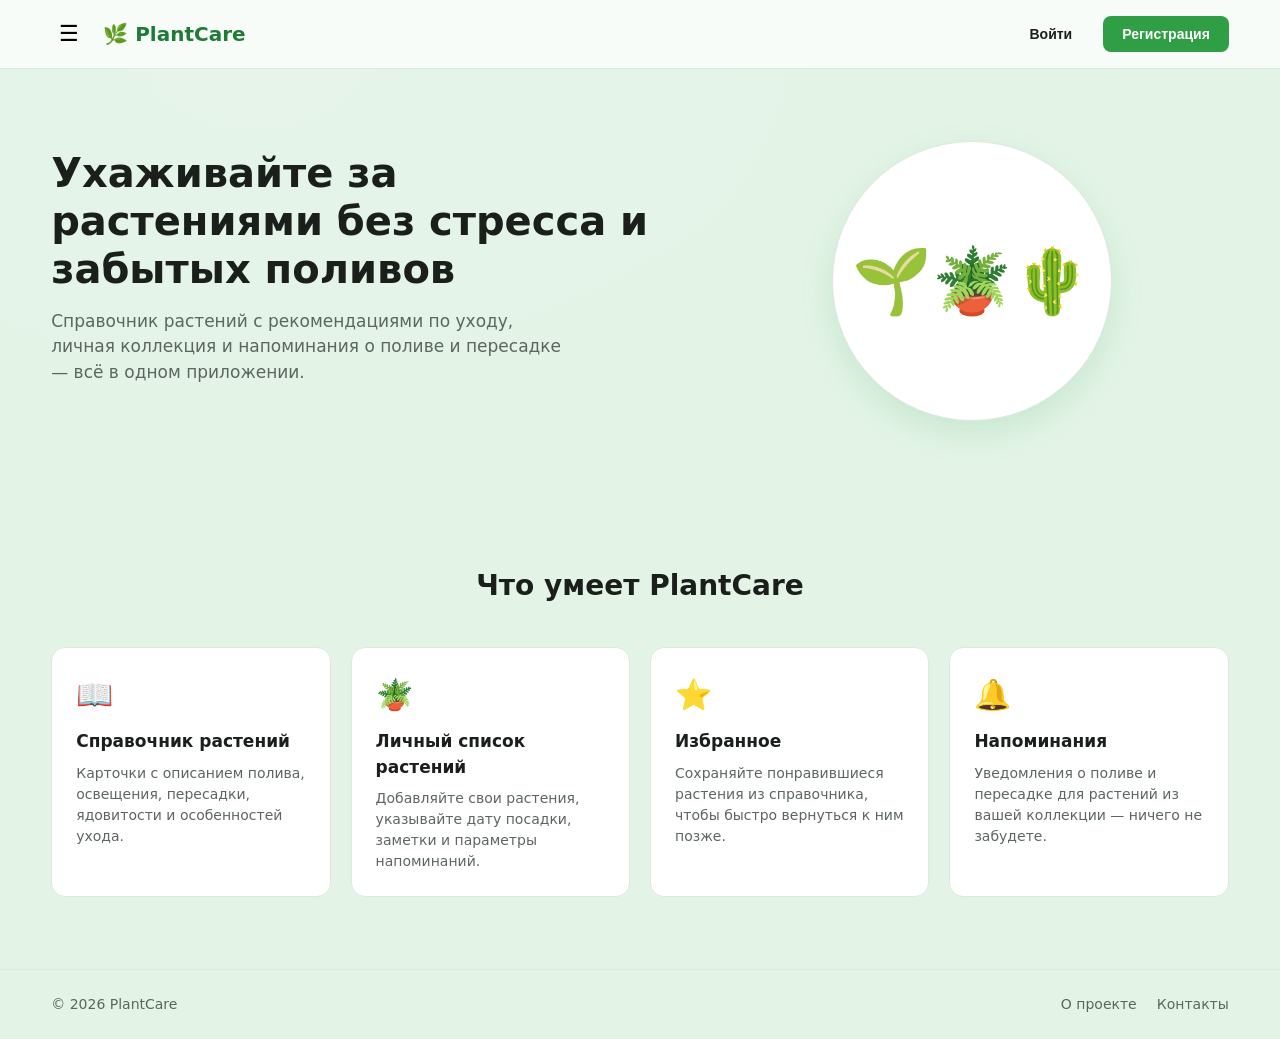
==== app/FrontEnd/index.html @ ca209382 "front initial" ====
<!DOCTYPE html>
<html lang="ru">
<head>
<meta charset="UTF-8">
<meta name="viewport" content="width=device-width, initial-scale=1.0">
<title>PlantCare — помощник по уходу за растениями</title>
<link rel="stylesheet" href="style.css">
</head>
<body>

<header class="site-header">
  <div class="container header-inner">
    <button class="burger" id="burgerBtn" aria-label="Открыть меню" aria-expanded="false">☰</button>

    <a href="#" class="logo">🌿 PlantCare</a>

    <div class="auth-actions">
      <button class="btn btn-ghost" id="loginBtn">Войти</button>
      <button class="btn btn-primary" id="registerBtn">Регистрация</button>
    </div>
  </div>
</header>

<div class="sidebar-overlay" id="sidebarOverlay"></div>

<aside class="sidebar" id="sidebar" aria-hidden="true">
  <div class="sidebar-header">
    <span class="logo">🌿 PlantCare</span>
    <button class="sidebar-close" id="sidebarClose" aria-label="Закрыть меню">✕</button>
  </div>
  <nav class="sidebar-nav">
    <a href="catalog.html" class="sidebar-link">📖 Справочник</a>
    <a href="#my-plants" class="sidebar-link">🪴 Мои растения</a>
    <a href="favorites.html" class="sidebar-link">⭐ Избранное</a>
    <a href="#reminders" class="sidebar-link">🔔 Напоминания</a>
  </nav>
</aside>

<section class="hero">
  <div class="container hero-inner">
    <div class="hero-text">
      <h1>Ухаживайте за растениями без стресса и забытых поливов</h1>
      <p>Справочник растений с рекомендациями по уходу, личная коллекция и напоминания о поливе и пересадке — всё в одном приложении.</p>
    </div>
    <div class="hero-image">
      <div class="hero-placeholder">🌱🪴🌵</div>
    </div>
  </div>
</section>

<section class="features" id="catalog">
  <div class="container">
    <h2>Что умеет PlantCare</h2>
    <div class="features-grid">
      <a href="catalog.html" class="feature-card">
        <div class="feature-icon">📖</div>
        <h3>Справочник растений</h3>
        <p>Карточки с описанием полива, освещения, пересадки, ядовитости и особенностей ухода.</p>
      </a>
      <div class="feature-card" id="my-plants">
        <div class="feature-icon">🪴</div>
        <h3>Личный список растений</h3>
        <p>Добавляйте свои растения, указывайте дату посадки, заметки и параметры напоминаний.</p>
      </div>
      <a href="favorites.html" class="feature-card" id="favorites">
        <div class="feature-icon">⭐</div>
        <h3>Избранное</h3>
        <p>Сохраняйте понравившиеся растения из справочника, чтобы быстро вернуться к ним позже.</p>
      </a>
      <div class="feature-card" id="reminders">
        <div class="feature-icon">🔔</div>
        <h3>Напоминания</h3>
        <p>Уведомления о поливе и пересадке для растений из вашей коллекции — ничего не забудете.</p>
      </div>
    </div>
  </div>
</section>

<footer class="site-footer">
  <div class="container footer-inner">
    <span>© 2026 PlantCare</span>
    <div class="footer-links">
      <a href="#">О проекте</a>
      <a href="#">Контакты</a>
    </div>
  </div>
</footer>

<div class="auth-overlay" id="authOverlay"></div>

<div class="auth-modal" id="loginModal" aria-hidden="true">
  <button class="auth-modal-close" id="loginModalClose" aria-label="Закрыть">✕</button>
  <h2>Вход</h2>
  <form class="auth-form" id="loginForm">
    <label>Email
      <input type="email" name="email" required>
    </label>
    <label>Пароль
      <input type="password" name="password" required>
    </label>
    <button type="submit" class="btn btn-primary btn-block">Войти</button>
  </form>
  <p class="auth-switch">Нет аккаунта? <a href="#" id="switchToRegister">Зарегистрироваться</a></p>
</div>

<div class="auth-modal" id="registerModal" aria-hidden="true">
  <button class="auth-modal-close" id="registerModalClose" aria-label="Закрыть">✕</button>
  <h2>Регистрация</h2>
  <form class="auth-form" id="registerForm">
    <label>Имя
      <input type="text" name="name" required>
    </label>
    <label>Email
      <input type="email" name="email" required>
    </label>
    <label>Пароль
      <input type="password" name="password" required minlength="6">
    </label>
    <button type="submit" class="btn btn-primary btn-block">Зарегистрироваться</button>
  </form>
  <p class="auth-switch">Уже есть аккаунт? <a href="#" id="switchToLogin">Войти</a></p>
</div>

<script src="script.js"></script>
</body>
</html>
---- app/FrontEnd/style.css ----
:root {
  --green: #2f9e44;
  --green-dark: #1f7a35;
  --green-light: #e6f4ea;
  --text: #1b1f1c;
  --text-muted: #5c665e;
  --border: #dfe7e1;
  --bg: #e3f4e7;
}

* { box-sizing: border-box; }

html, body {
  height: 100%;
}

body {
  margin: 0;
  font-family: "Segoe UI", system-ui, -apple-system, sans-serif;
  color: var(--text);
  line-height: 1.5;
  background: var(--bg);
}

.container {
  width: 92%;
  margin: 0 auto;
}

.site-header {
  position: sticky;
  top: 0;
  background: rgba(255, 255, 255, 0.7);
  backdrop-filter: blur(8px);
  border-bottom: 1px solid var(--border);
  z-index: 10;
}

.header-inner {
  display: flex;
  align-items: center;
  justify-content: space-between;
  height: 68px;
}

.logo {
  font-size: 20px;
  font-weight: 700;
  color: var(--green-dark);
  text-decoration: none;
  flex-shrink: 0;
}

.auth-actions {
  display: flex;
  gap: 12px;
  flex-shrink: 0;
  margin-left: auto;
}

.burger {
  display: flex;
  align-items: center;
  justify-content: center;
  background: none;
  border: none;
  font-size: 22px;
  cursor: pointer;
  padding: 4px 8px;
  margin-right: 16px;
  border-radius: 8px;
}

.burger:hover {
  background: var(--green-light);
}

.sidebar {
  position: fixed;
  top: 0;
  left: 0;
  height: 100%;
  width: 260px;
  background: #fff;
  border-right: 1px solid var(--border);
  z-index: 30;
  transform: translateX(-100%);
  transition: transform .25s ease;
  display: flex;
  flex-direction: column;
}

.sidebar.open {
  transform: translateX(0);
}

.sidebar-header {
  display: flex;
  align-items: center;
  justify-content: space-between;
  height: 68px;
  padding: 0 20px;
  border-bottom: 1px solid var(--border);
  flex-shrink: 0;
}

.sidebar-close {
  background: none;
  border: none;
  font-size: 18px;
  cursor: pointer;
  color: var(--text-muted);
  padding: 4px 8px;
  border-radius: 8px;
}

.sidebar-close:hover {
  background: var(--green-light);
  color: var(--green-dark);
}

.sidebar-nav {
  display: flex;
  flex-direction: column;
  padding: 12px 0;
}

.sidebar-link {
  display: flex;
  align-items: center;
  gap: 10px;
  padding: 12px 20px;
  color: var(--text);
  text-decoration: none;
  font-size: 15px;
  border-left: 3px solid transparent;
}

.sidebar-link:hover {
  background: var(--green-light);
}

.sidebar-link.active {
  border-left-color: var(--green);
  color: var(--green-dark);
  font-weight: 600;
  background: var(--green-light);
}

.sidebar-overlay {
  position: fixed;
  inset: 0;
  background: rgba(27, 31, 28, 0.35);
  z-index: 20;
  opacity: 0;
  pointer-events: none;
  transition: opacity .25s ease;
}

.sidebar-overlay.visible {
  opacity: 1;
  pointer-events: auto;
}

.btn {
  border-radius: 8px;
  border: 1px solid transparent;
  padding: 9px 18px;
  font-size: 14px;
  font-weight: 600;
  cursor: pointer;
  transition: background .15s, color .15s, border-color .15s;
}

.btn-primary {
  background: var(--green);
  color: #fff;
}
.btn-primary:hover { background: var(--green-dark); }

.btn-ghost {
  background: transparent;
  color: var(--text);
}
.btn-ghost:hover { color: var(--green-dark); }

.btn-outline {
  background: transparent;
  border-color: var(--green);
  color: var(--green-dark);
}
.btn-outline:hover { background: var(--green-light); }

.btn-lg {
  padding: 13px 26px;
  font-size: 16px;
}

.btn-block {
  width: 100%;
  padding: 11px 18px;
}

.auth-overlay {
  position: fixed;
  inset: 0;
  background: rgba(27, 31, 28, 0.45);
  z-index: 55;
  opacity: 0;
  pointer-events: none;
  transition: opacity .25s ease;
}

.auth-overlay.visible {
  opacity: 1;
  pointer-events: auto;
}

.auth-modal {
  display: none;
  position: fixed;
  top: 50%;
  left: 50%;
  transform: translate(-50%, -50%) scale(0.96);
  width: min(380px, 90vw);
  background: #fff;
  border-radius: 16px;
  box-shadow: 0 24px 60px rgba(0, 0, 0, 0.25);
  padding: 28px 28px 24px;
  z-index: 60;
  opacity: 0;
  transition: opacity .2s ease, transform .2s ease;
}

.auth-modal.open {
  display: block;
}

.auth-modal.visible {
  opacity: 1;
  transform: translate(-50%, -50%) scale(1);
}

.auth-modal h2 {
  margin: 0 0 20px;
  font-size: 20px;
}

.auth-modal-close {
  position: absolute;
  top: 12px;
  right: 12px;
  width: 30px;
  height: 30px;
  border-radius: 50%;
  border: none;
  background: transparent;
  font-size: 14px;
  cursor: pointer;
  color: var(--text-muted);
}

.auth-modal-close:hover {
  background: var(--green-light);
  color: var(--green-dark);
}

.auth-form {
  display: flex;
  flex-direction: column;
  gap: 14px;
}

.auth-form label {
  display: flex;
  flex-direction: column;
  gap: 6px;
  font-size: 13px;
  color: var(--text-muted);
}

.auth-form input {
  padding: 10px 12px;
  border: 1px solid var(--border);
  border-radius: 8px;
  font-size: 14px;
  font-family: inherit;
  color: var(--text);
}

.auth-form input:focus {
  outline: none;
  border-color: var(--green);
}

.auth-form .btn {
  margin-top: 4px;
}

.auth-switch {
  margin: 16px 0 0;
  font-size: 13px;
  color: var(--text-muted);
  text-align: center;
}

.auth-switch a {
  color: var(--green-dark);
  font-weight: 600;
  text-decoration: none;
}

.auth-switch a:hover {
  text-decoration: underline;
}

.hero {
  padding: 72px 0;
  background: radial-gradient(ellipse 900px 500px at 20% 0%, var(--green-light), transparent 70%);
}

.hero-inner {
  display: flex;
  align-items: center;
  gap: 48px;
}

.hero-text { flex: 1.2; }

.hero-text h1 {
  font-size: 40px;
  line-height: 1.2;
  margin: 0 0 16px;
}

.hero-text p {
  font-size: 17px;
  color: var(--text-muted);
  margin: 0 0 28px;
  max-width: 520px;
}

.hero-actions {
  display: flex;
  gap: 14px;
  flex-wrap: wrap;
}

.hero-image {
  flex: 1;
  display: flex;
  justify-content: center;
}

.hero-placeholder {
  width: 280px;
  height: 280px;
  border-radius: 50%;
  background: #fff;
  border: 1px solid var(--border);
  display: flex;
  align-items: center;
  justify-content: center;
  font-size: 64px;
  box-shadow: 0 12px 32px rgba(47, 158, 68, 0.15);
}

.features {
  padding: 72px 0;
}

.features h2 {
  text-align: center;
  font-size: 28px;
  margin: 0 0 40px;
}

.features-grid {
  display: grid;
  grid-template-columns: repeat(4, 1fr);
  gap: 20px;
}

.feature-card {
  background: #fff;
  border: 1px solid var(--border);
  border-radius: 14px;
  padding: 24px;
  scroll-margin-top: 90px;
  display: block;
  color: inherit;
  text-decoration: none;
  transition: border-color .15s, transform .15s;
}

a.feature-card:hover {
  border-color: var(--green);
  transform: translateY(-2px);
}

.feature-icon {
  font-size: 30px;
  margin-bottom: 12px;
}

.feature-card h3 {
  font-size: 17px;
  margin: 0 0 8px;
}

.feature-card p {
  font-size: 14px;
  color: var(--text-muted);
  margin: 0;
}

.site-footer {
  border-top: 1px solid var(--border);
  padding: 24px 0;
  color: var(--text-muted);
  font-size: 14px;
}

.footer-inner {
  display: flex;
  justify-content: space-between;
  align-items: center;
}

.footer-links {
  display: flex;
  gap: 20px;
}

.footer-links a {
  color: var(--text-muted);
  text-decoration: none;
}

@media (max-width: 860px) {
  .hero-inner { flex-direction: column; }
  .hero-text p { max-width: 100%; }
  .features-grid { grid-template-columns: repeat(2, 1fr); }
}

@media (max-width: 520px) {
  .auth-actions .btn-ghost { display: none; }
  .features-grid { grid-template-columns: 1fr; }
  .hero-text h1 { font-size: 30px; }
}
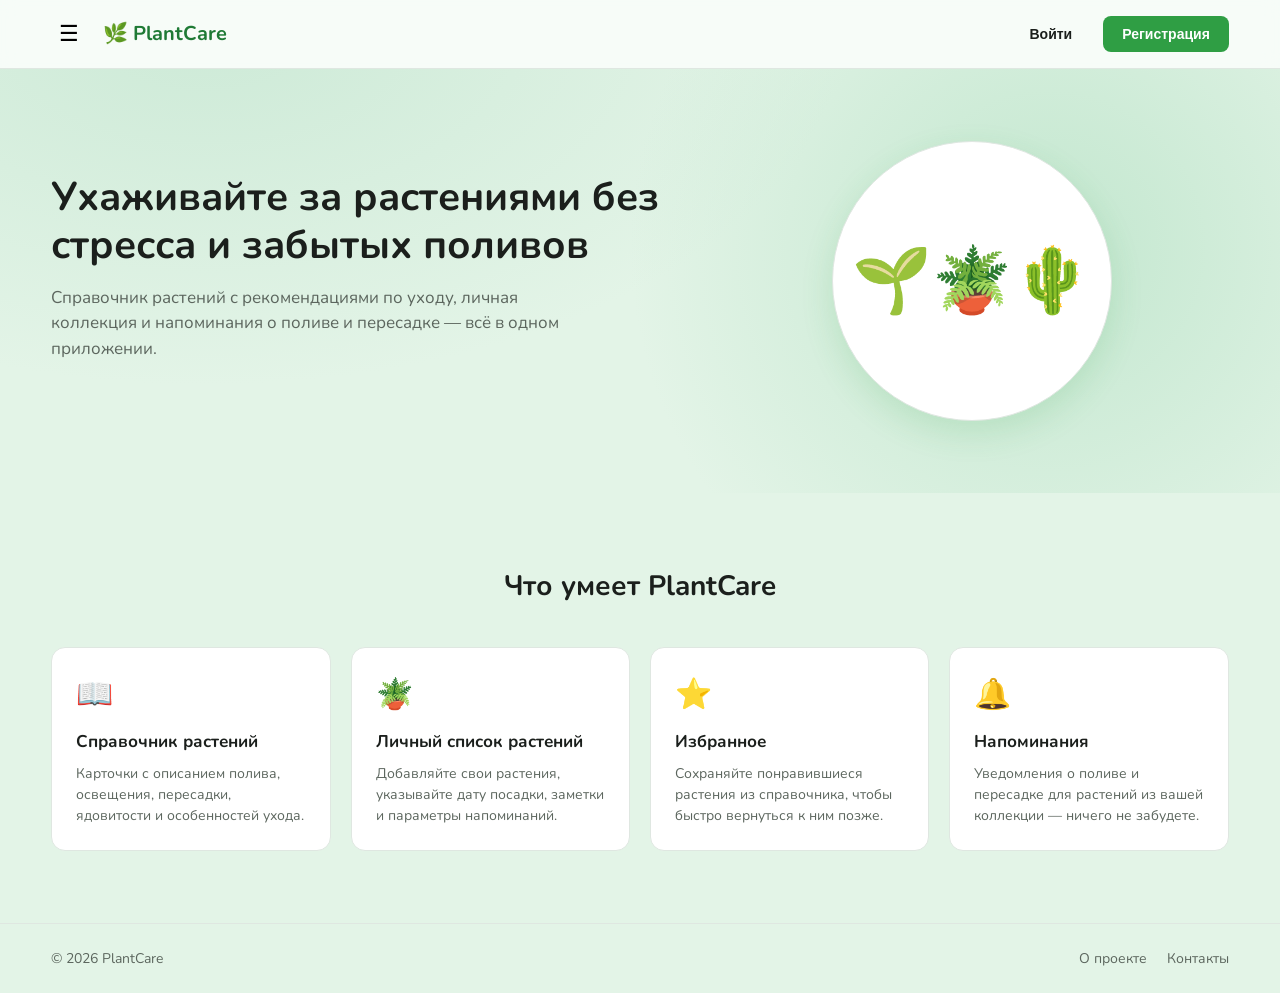
==== commit dad0494a: "add own plants" ====
--- a/app/FrontEnd/index.html
+++ b/app/FrontEnd/index.html
@@ -30,7 +30,7 @@
   </div>
   <nav class="sidebar-nav">
     <a href="catalog.html" class="sidebar-link">📖 Справочник</a>
-    <a href="#my-plants" class="sidebar-link">🪴 Мои растения</a>
+    <a href="my-plants.html" class="sidebar-link">🪴 Мои растения</a>
     <a href="favorites.html" class="sidebar-link">⭐ Избранное</a>
     <a href="#reminders" class="sidebar-link">🔔 Напоминания</a>
   </nav>
@@ -57,11 +57,11 @@
         <h3>Справочник растений</h3>
         <p>Карточки с описанием полива, освещения, пересадки, ядовитости и особенностей ухода.</p>
       </a>
-      <div class="feature-card" id="my-plants">
+      <a href="my-plants.html" class="feature-card" id="my-plants">
         <div class="feature-icon">🪴</div>
         <h3>Личный список растений</h3>
         <p>Добавляйте свои растения, указывайте дату посадки, заметки и параметры напоминаний.</p>
-      </div>
+      </a>
       <a href="favorites.html" class="feature-card" id="favorites">
         <div class="feature-icon">⭐</div>
         <h3>Избранное</h3>
--- a/app/FrontEnd/style.css
+++ b/app/FrontEnd/style.css
@@ -1,3 +1,5 @@
+@import url('https://fonts.googleapis.com/css2?family=Nunito:wght@400;500;600;700;800&display=swap');
+
 :root {
   --green: #2f9e44;
   --green-dark: #1f7a35;
@@ -6,6 +8,7 @@
   --text-muted: #5c665e;
   --border: #dfe7e1;
   --bg: #e3f4e7;
+  --font: "Nunito", "Segoe UI", system-ui, -apple-system, sans-serif;
 }
 
 * { box-sizing: border-box; }
@@ -16,10 +19,11 @@
 
 body {
   margin: 0;
-  font-family: "Segoe UI", system-ui, -apple-system, sans-serif;
+  font-family: var(--font);
   color: var(--text);
   line-height: 1.5;
   background: var(--bg);
+  -webkit-font-smoothing: antialiased;
 }
 
 .container {
@@ -316,7 +320,9 @@
 
 .hero {
   padding: 72px 0;
-  background: radial-gradient(ellipse 900px 500px at 20% 0%, var(--green-light), transparent 70%);
+  background:
+    radial-gradient(700px 700px at 82% 42%, #c3e7cf, transparent 60%),
+    radial-gradient(1000px 560px at 16% -10%, #cdead7, transparent 64%);
 }
 
 .hero-inner {
